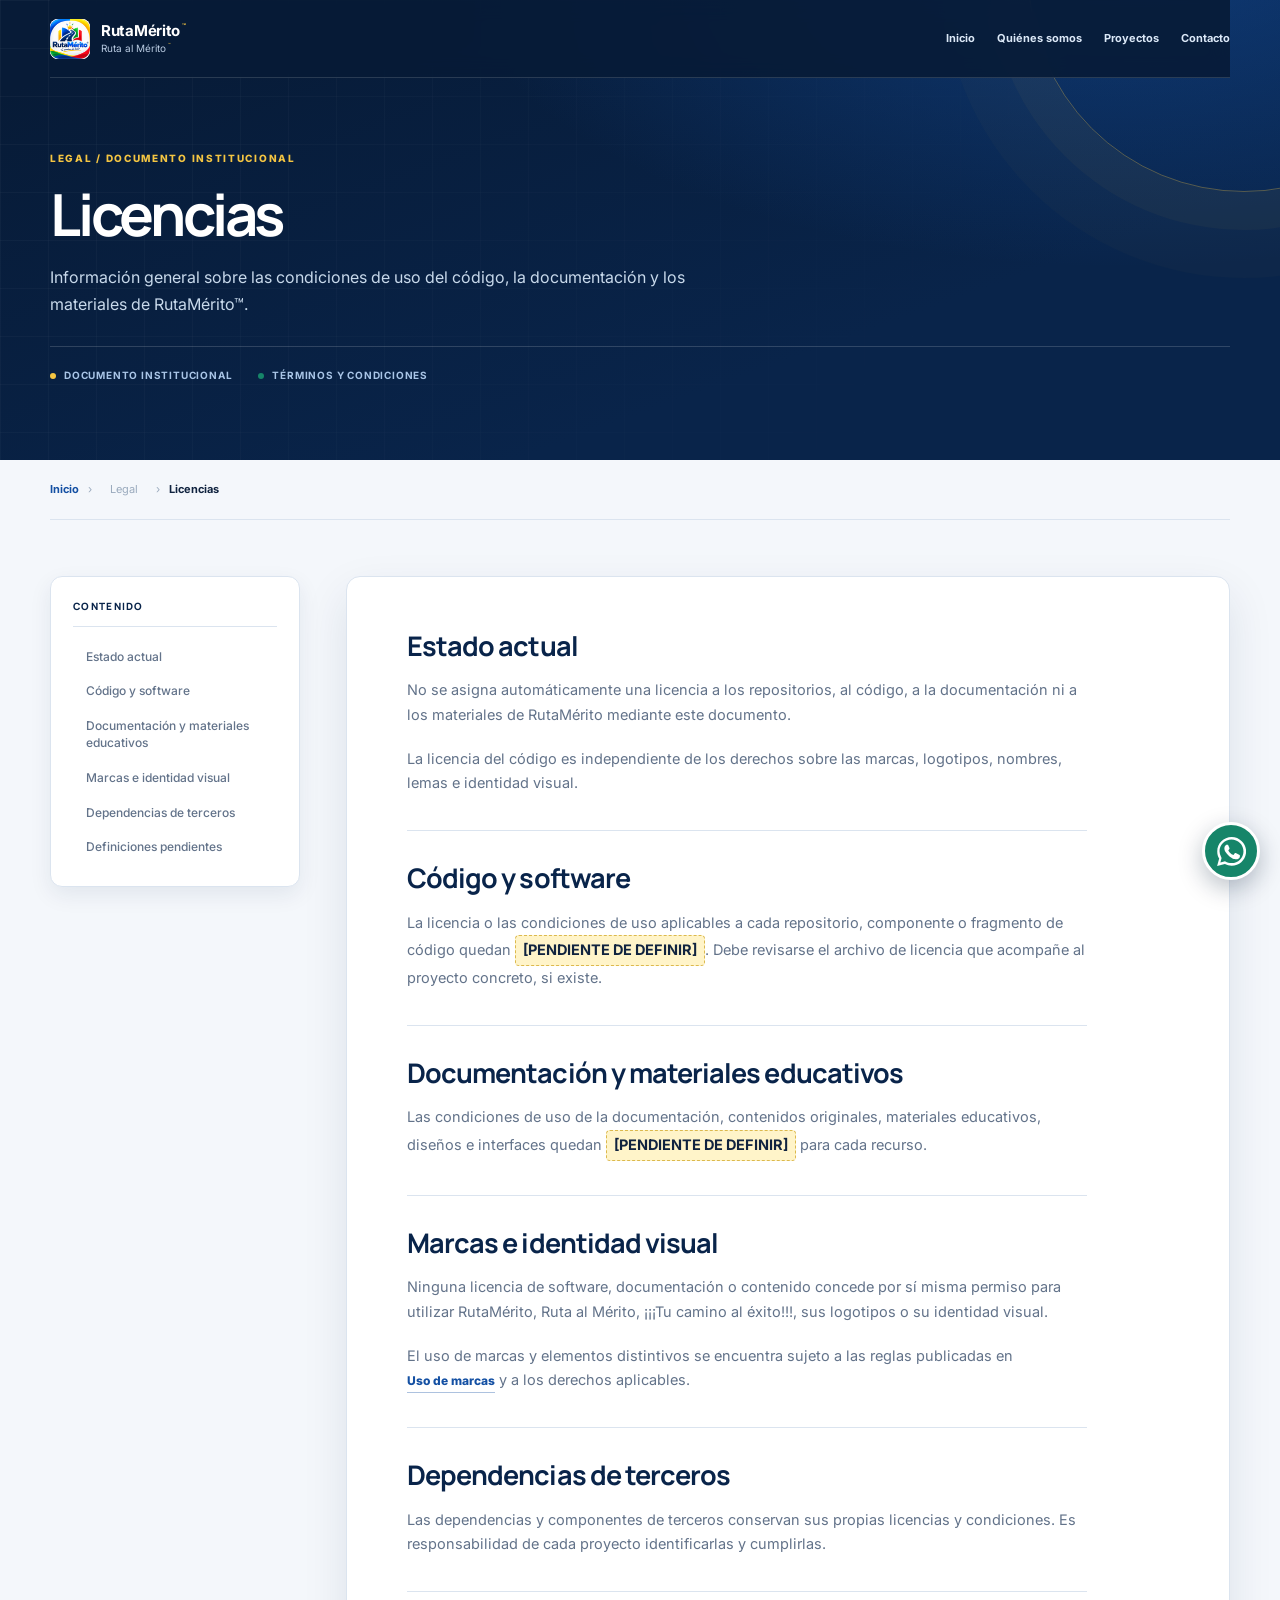
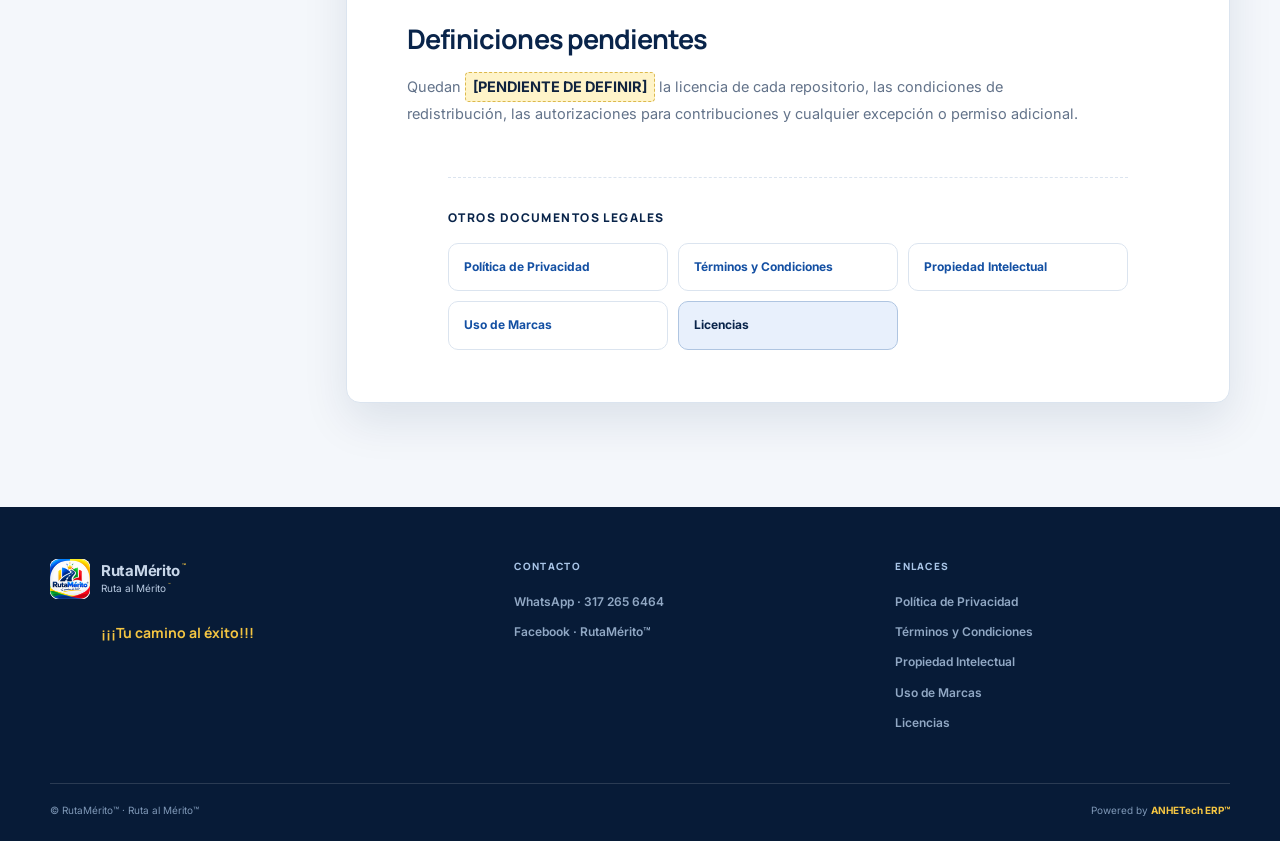
==== legal/licencias.html @ a587f158 "Improve legal pages design and navigation" ====
<!doctype html>
<html lang="es">
<head>
  <meta charset="utf-8">
  <meta name="viewport" content="width=device-width, initial-scale=1">
  <meta name="description" content="Licencias de RutaMérito™.">
  <meta property="og:title" content="Licencias | RutaMérito™">
  <meta property="og:description" content="Información general sobre las licencias y condiciones de uso de RutaMérito™.">
  <meta property="og:url" content="https://rutamerito.github.io/legal/licencias.html">
  <link rel="canonical" href="https://rutamerito.github.io/legal/licencias.html">
  <title>Licencias | RutaMérito™</title>
  <link rel="icon" href="../favicon.svg" type="image/svg+xml">
  <link rel="preconnect" href="https://fonts.googleapis.com">
  <link rel="preconnect" href="https://fonts.gstatic.com" crossorigin>
  <link href="https://fonts.googleapis.com/css2?family=Inter:wght@400;500;600;700;800&family=Manrope:wght@400;500;600;700;800&display=swap" rel="stylesheet">
  <link rel="stylesheet" href="legal.css?v=2">
</head>
<body>
  <header class="legal-header">
    <nav class="legal-nav shell" aria-label="Navegación principal">
      <a class="brand" href="../index.html#inicio" aria-label="RutaMérito™, volver al inicio">
        <img class="brand-logo" src="../assets/images/Logo_Ppal.png" width="1254" height="1254" alt="Logo oficial de RutaMérito™">
        <span class="brand-copy"><strong>RutaMérito<sup>™</sup></strong><small>Ruta al Mérito<sup>™</sup></small></span>
      </a>
      <div class="legal-nav-links">
        <a href="../index.html#inicio">Inicio</a>
        <a href="../index.html#quienes-somos">Quiénes somos</a>
        <a href="../index.html#proyectos">Proyectos</a>
        <a href="../index.html#contacto">Contacto</a>
      </div>
    </nav>
    <div class="shell legal-hero">
      <p class="eyebrow">LEGAL / DOCUMENTO INSTITUCIONAL</p>
      <h1>Licencias</h1>
      <p class="hero-lead">Información general sobre las condiciones de uso del código, la documentación y los materiales de RutaMérito™.</p>
      <div class="hero-meta">
        <span><i class="dot dot-yellow"></i>Documento institucional</span>
        <span><i class="dot dot-green"></i><a href="terminos.html">Términos y Condiciones</a></span>
      </div>
    </div>
  </header>

  <nav class="shell breadcrumbs" aria-label="Ruta de navegación">
    <a href="../index.html">Inicio</a><span>›</span><span>Legal</span><span>›</span><strong>Licencias</strong>
  </nav>

  <main class="shell legal-layout">
    <aside class="legal-index">
      <strong>Contenido</strong>
      <a href="#estado">Estado actual</a>
      <a href="#codigo">Código y software</a>
      <a href="#documentacion">Documentación y materiales educativos</a>
      <a href="#marcas">Marcas e identidad visual</a>
      <a href="#dependencias">Dependencias de terceros</a>
      <a href="#definiciones">Definiciones pendientes</a>
    </aside>

    <article class="legal-document">
      <h2 id="estado">Estado actual</h2>
      <p>No se asigna automáticamente una licencia a los repositorios, al código, a la documentación ni a los materiales de RutaMérito mediante este documento.</p>
      <p>La licencia del código es independiente de los derechos sobre las marcas, logotipos, nombres, lemas e identidad visual.</p>

      <h2 id="codigo">Código y software</h2>
      <p>La licencia o las condiciones de uso aplicables a cada repositorio, componente o fragmento de código quedan <strong class="pending">[PENDIENTE DE DEFINIR]</strong>. Debe revisarse el archivo de licencia que acompañe al proyecto concreto, si existe.</p>

      <h2 id="documentacion">Documentación y materiales educativos</h2>
      <p>Las condiciones de uso de la documentación, contenidos originales, materiales educativos, diseños e interfaces quedan <strong class="pending">[PENDIENTE DE DEFINIR]</strong> para cada recurso.</p>

      <h2 id="marcas">Marcas e identidad visual</h2>
      <p>Ninguna licencia de software, documentación o contenido concede por sí misma permiso para utilizar RutaMérito, Ruta al Mérito, ¡¡¡Tu camino al éxito!!!, sus logotipos o su identidad visual.</p>
      <p>El uso de marcas y elementos distintivos se encuentra sujeto a las reglas publicadas en <a class="text-link" href="uso-de-marcas.html">Uso de marcas</a> y a los derechos aplicables.</p>

      <h2 id="dependencias">Dependencias de terceros</h2>
      <p>Las dependencias y componentes de terceros conservan sus propias licencias y condiciones. Es responsabilidad de cada proyecto identificarlas y cumplirlas.</p>

      <h2 id="definiciones">Definiciones pendientes</h2>
      <p>Quedan <strong class="pending">[PENDIENTE DE DEFINIR]</strong> la licencia de cada repositorio, las condiciones de redistribución, las autorizaciones para contribuciones y cualquier excepción o permiso adicional.</p>

      <nav class="legal-related" aria-label="Otros documentos legales">
        <h2>Otros documentos legales</h2>
        <div class="legal-related-links">
          <a href="privacidad.html">Política de Privacidad</a>
          <a href="terminos.html">Términos y Condiciones</a>
          <a href="propiedad-intelectual.html">Propiedad Intelectual</a>
          <a href="uso-de-marcas.html">Uso de Marcas</a>
          <a href="licencias.html" aria-current="page">Licencias</a>
        </div>
      </nav>
    </article>
  </main>

  <a class="whatsapp-float" href="https://wa.me/573172656464" target="_blank" rel="noopener noreferrer" aria-label="Escríbenos por WhatsApp"><span class="whatsapp-tooltip">Escríbenos por WhatsApp</span><svg viewBox="0 0 24 24" aria-hidden="true"><path d="M20.5 3.5A11.8 11.8 0 0 0 12.1 0C5.5 0 .2 5.3.2 11.9c0 2.1.5 4.1 1.6 5.9L.1 24l6.4-1.7a11.9 11.9 0 0 0 5.6 1.4h.1c6.6 0 11.9-5.3 11.9-11.9 0-3.2-1.3-6.1-3.6-8.3ZM12.1 21.6h-.1c-1.8 0-3.5-.5-5-1.4l-.4-.2-3.8 1 1-3.7-.2-.4a9.7 9.7 0 0 1-1.5-5.1c0-5.4 4.4-9.8 9.9-9.8 2.6 0 5.1 1 7 2.9s2.9 4.4 2.9 7c0 5.3-4.4 9.7-9.8 9.7Zm5.4-7.3c-.3-.2-1.8-.9-2.1-1-.3-.1-.5-.2-.7.2l-.9 1.1c-.2.2-.3.3-.6.1-1.6-.8-2.6-1.5-3.7-3.4-.3-.5.3-.5.8-1.6.1-.2.1-.4 0-.6l-.9-2.1c-.2-.6-.5-.5-.7-.5h-.6c-.2 0-.6.1-.9.4-.3.3-1.1 1.1-1.1 2.7s1.1 3.1 1.3 3.3c.2.2 2.2 3.4 5.4 4.8.8.3 1.4.5 1.9.6.8.3 1.5.2 2.1.1.7-.1 1.8-.8 2-1.6.2-.8.2-1.5.1-1.7-.1-.2-.3-.3-.6-.5Z"/></svg></a>

  <footer class="legal-footer">
    <div class="shell legal-footer-grid">
      <div class="legal-footer-brand">
        <a class="brand" href="../index.html#inicio" aria-label="RutaMérito™, volver al inicio">
          <img class="brand-logo" src="../assets/images/Logo_Ppal.png" width="1254" height="1254" alt="Logo oficial de RutaMérito™">
          <span class="brand-copy"><strong>RutaMérito<sup>™</sup></strong><small>Ruta al Mérito<sup>™</sup></small></span>
        </a>
        <p>¡¡¡Tu camino al éxito!!!</p>
      </div>
      <div class="legal-footer-column">
        <strong>Contacto</strong>
        <a href="https://wa.me/573172656464" target="_blank" rel="noopener noreferrer">WhatsApp · 317 265 6464</a>
        <a href="https://www.facebook.com/RutaMerito.Colombia/" target="_blank" rel="noopener noreferrer">Facebook · RutaMérito™</a>
      </div>
      <div class="legal-footer-column">
        <strong>Enlaces</strong>
        <a href="privacidad.html">Política de Privacidad</a>
        <a href="terminos.html">Términos y Condiciones</a>
        <a href="propiedad-intelectual.html">Propiedad Intelectual</a>
        <a href="uso-de-marcas.html">Uso de Marcas</a>
        <a href="licencias.html">Licencias</a>
      </div>
    </div>
    <div class="shell legal-footer-bottom">
      <span>© RutaMérito™ · Ruta al Mérito™</span>
      <span>Powered by <strong>ANHETech ERP™</strong></span>
    </div>
  </footer>
</body>
</html>
---- legal/legal.css ----
:root {
  --blue-950: #071b37;
  --blue-900: #09244a;
  --blue-700: #1450a3;
  --blue-100: #e8f0fc;
  --yellow: #f4c542;
  --yellow-soft: #fff4c9;
  --green: #168569;
  --green-soft: #daf3e9;
  --red: #df5b53;
  --white: #fff;
  --mist: #f4f7fb;
  --ink: #10233f;
  --muted: #63738a;
  --line: #dbe4ef;
  --shadow: 0 18px 45px rgba(9, 36, 74, .1);
  --shadow-sm: 0 8px 22px rgba(9, 36, 74, .08);
  --display: 'Manrope', 'Inter', sans-serif;
  --body: 'Inter', 'Segoe UI', sans-serif;
}

* {
  box-sizing: border-box;
}

html {
  scroll-behavior: smooth;
}

body {
  margin: 0;
  color: var(--ink);
  background: var(--mist);
  font-family: var(--body);
  line-height: 1.7;
  -webkit-font-smoothing: antialiased;
  text-rendering: optimizeLegibility;
}

a {
  color: inherit;
  text-decoration: none;
}

button,
a {
  -webkit-tap-highlight-color: transparent;
}

img {
  max-width: 100%;
}

:focus-visible {
  outline: 3px solid rgba(244, 197, 66, .65);
  outline-offset: 3px;
}

.shell {
  width: min(1180px, calc(100% - 56px));
  margin: 0 auto;
}

/* ============ Header ============ */
.legal-header {
  position: relative;
  color: var(--white);
  background:
    radial-gradient(1100px 520px at 88% -12%, rgba(20, 80, 163, .55), transparent 62%),
    linear-gradient(160deg, var(--blue-950) 10%, var(--blue-900) 70%);
}

.legal-header:before {
  content: '';
  position: absolute;
  inset: 0;
  opacity: .22;
  background-image:
    linear-gradient(rgba(255, 255, 255, .16) 1px, transparent 1px),
    linear-gradient(90deg, rgba(255, 255, 255, .16) 1px, transparent 1px);
  background-size: 48px 48px;
  mask-image: linear-gradient(120deg, #000, transparent 78%);
  pointer-events: none;
}

.legal-header:after {
  content: '';
  position: absolute;
  width: 430px;
  height: 430px;
  right: -180px;
  top: -240px;
  border: 1px solid rgba(244, 197, 66, .32);
  border-radius: 50%;
  box-shadow:
    0 0 0 38px rgba(244, 197, 66, .035),
    0 0 0 86px rgba(244, 197, 66, .02);
  pointer-events: none;
}

.legal-nav {
  min-height: 78px;
  display: flex;
  align-items: center;
  justify-content: space-between;
  position: sticky;
  top: 0;
  z-index: 60;
  border-bottom: 1px solid rgba(255, 255, 255, .14);
  background: rgba(7, 27, 55, .9);
  backdrop-filter: blur(10px);
  -webkit-backdrop-filter: blur(10px);
}

.brand {
  display: inline-flex;
  align-items: center;
  gap: 11px;
}

.brand-logo {
  width: 40px;
  height: 40px;
  display: block;
  object-fit: contain;
  border-radius: 8px;
  background: var(--white);
}

.brand-copy strong,
.brand-copy small {
  display: block;
  line-height: 1.1;
}

.brand-copy strong {
  font-size: 15px;
  letter-spacing: -.02em;
}

.brand-copy small {
  margin-top: 4px;
  color: #b9cbe2;
  font-size: 10px;
}

.brand sup {
  color: var(--yellow);
  font-size: .42em;
  vertical-align: top;
  margin-left: 2px;
}

.legal-nav-links {
  display: flex;
  align-items: center;
  gap: 22px;
  color: #dbe8f7;
  font-size: 11px;
  font-weight: 700;
}

.legal-nav-links a {
  position: relative;
  transition: color .2s ease;
}

.legal-nav-links a:hover,
.legal-nav-links a:focus-visible {
  color: var(--yellow);
}

/* ============ Hero legal ============ */
.legal-hero {
  position: relative;
  z-index: 1;
  padding: 72px 0 76px;
}

.eyebrow {
  margin: 0 0 16px;
  color: var(--yellow);
  font-size: 10px;
  font-weight: 800;
  letter-spacing: .17em;
  text-transform: uppercase;
}

.legal-hero h1 {
  max-width: 820px;
  margin: 0 0 18px;
  color: var(--white);
  font: 700 clamp(38px, 5vw, 58px)/1.08 var(--display);
  letter-spacing: -.055em;
}

.legal-hero .hero-lead {
  max-width: 700px;
  margin: 0;
  color: #c8d9eb;
  font-size: 16px;
}

.legal-hero .hero-meta {
  display: flex;
  flex-wrap: wrap;
  gap: 10px 26px;
  margin-top: 28px;
  padding-top: 20px;
  border-top: 1px solid rgba(255, 255, 255, .16);
  color: #a9c5e7;
  font-size: 10px;
  font-weight: 700;
  letter-spacing: .08em;
  text-transform: uppercase;
}

.legal-hero .hero-meta span {
  display: inline-flex;
  align-items: center;
  gap: 8px;
}

.legal-hero .hero-meta a:hover,
.legal-hero .hero-meta a:focus-visible {
  color: var(--yellow);
}

.dot {
  width: 6px;
  height: 6px;
  display: inline-block;
  border-radius: 50%;
}

.dot-yellow {
  background: var(--yellow);
}

.dot-green {
  background: var(--green);
}

/* ============ Breadcrumbs ============ */
.breadcrumbs {
  padding: 20px 0;
  border-bottom: 1px solid var(--line);
  color: var(--muted);
  font-size: 11px;
}

.breadcrumbs a {
  color: var(--blue-700);
  font-weight: 700;
  transition: color .2s ease;
}

.breadcrumbs a:hover,
.breadcrumbs a:focus-visible {
  color: var(--red);
}

.breadcrumbs span {
  margin: 0 9px;
  color: #9aaabd;
}

.breadcrumbs strong {
  color: var(--ink);
}

/* ============ Layout ============ */
.legal-layout {
  display: grid;
  grid-template-columns: 250px minmax(0, 1fr);
  gap: 46px;
  align-items: start;
  padding: 56px 0 104px;
}

/* ============ Índice (escritorio) ============ */
.legal-index {
  position: sticky;
  top: 104px;
  padding: 22px;
  background: var(--white);
  border: 1px solid var(--line);
  border-radius: 12px;
  box-shadow: var(--shadow-sm);
}

.legal-index > strong {
  display: block;
  margin: 0 0 14px;
  padding-bottom: 13px;
  border-bottom: 1px solid var(--line);
  color: var(--blue-900);
  font: 800 10px var(--display);
  text-transform: uppercase;
  letter-spacing: .13em;
}

.legal-index a {
  display: block;
  position: relative;
  padding: 8px 11px;
  border-left: 2px solid transparent;
  border-radius: 6px;
  color: var(--muted);
  font-size: 12px;
  font-weight: 500;
  line-height: 1.4;
  transition: color .18s ease, background .18s ease, border-color .18s ease;
}

.legal-index a + a {
  margin-top: 2px;
}

.legal-index a:hover,
.legal-index a:focus-visible {
  color: var(--blue-700);
  background: var(--blue-100);
  border-left-color: var(--yellow);
}

/* ============ Documento ============ */
.legal-document {
  min-width: 0;
  padding: 52px 60px;
  background: var(--white);
  border: 1px solid var(--line);
  border-radius: 14px;
  box-shadow: var(--shadow);
}

.legal-document > * {
  max-width: 680px;
  margin-right: auto;
  margin-left: auto;
}

.legal-document h2 {
  margin: 0 0 16px;
  padding-top: 30px;
  border-top: 1px solid var(--line);
  color: var(--blue-900);
  font: 700 clamp(22px, 2.6vw, 27px)/1.25 var(--display);
  letter-spacing: -.035em;
  scroll-margin-top: 104px;
}

.legal-document h2:first-child {
  margin-top: 0;
  padding-top: 0;
  border-top: 0;
}

.legal-document h2:not(:first-child) {
  margin-top: 34px;
}

.legal-document p,
.legal-document ul {
  margin: 0 0 19px;
  color: var(--muted);
  font-size: 14.5px;
}

.legal-document p:last-child,
.legal-document ul:last-child {
  margin-bottom: 0;
}

.legal-document strong {
  color: var(--ink);
  font-weight: 700;
}

.legal-document ul {
  padding-left: 22px;
}

.legal-document li {
  padding: 3px 0;
}

.legal-document li::marker {
  color: var(--yellow);
}

/* ============ Elementos visuales útiles ============ */
.legal-update {
  display: inline-flex;
  align-items: center;
  gap: 8px;
  margin: 0 0 36px;
  padding: 8px 14px;
  border: 1px solid var(--line);
  border-radius: 999px;
  background: var(--mist);
  color: var(--muted);
  font-size: 11px;
}

.legal-update strong {
  color: var(--blue-900);
}

.pending {
  display: inline-block;
  padding: 2px 7px;
  border-radius: 4px;
  border: 1px dashed #dcb94d;
  background: var(--yellow-soft);
  color: #8a6200;
  font-weight: 700;
  white-space: nowrap;
}

.legal-note {
  margin: 28px 0;
  padding: 20px 22px;
  border-radius: 10px;
  border-left: 4px solid var(--yellow);
  background: linear-gradient(180deg, #fffdf5, #fff9e2);
  box-shadow: var(--shadow-sm);
}

.legal-note p {
  margin: 0;
  color: #5e5336;
  font-size: 13.5px;
}

.legal-note p + p {
  margin-top: 12px;
}

.text-link {
  display: inline-flex;
  align-items: center;
  gap: 8px;
  color: var(--blue-700);
  font-size: 12px;
  font-weight: 800;
  border-bottom: 1px solid rgba(20, 80, 163, .35);
  transition: color .2s ease, border-color .2s ease;
}

.text-link:hover,
.text-link:focus-visible {
  color: var(--red);
  border-color: rgba(223, 91, 83, .4);
}

/* ============ Documentos relacionados ============ */
.legal-related {
  margin-top: 50px;
  padding-top: 32px;
  border-top: 1px dashed var(--line);
}

.legal-related h2 {
  margin: 0 0 16px !important;
  padding: 0 !important;
  border: 0 !important;
  font: 800 12px/1.4 var(--display) !important;
  text-transform: uppercase;
  letter-spacing: .12em !important;
}

.legal-related-links {
  display: grid;
  grid-template-columns: repeat(auto-fit, minmax(190px, 1fr));
  gap: 10px;
}

.legal-related-links a {
  position: relative;
  display: flex;
  align-items: center;
  justify-content: space-between;
  gap: 10px;
  padding: 13px 15px;
  border: 1px solid var(--line);
  border-radius: 10px;
  color: var(--blue-700);
  background: var(--white);
  font-size: 12px;
  font-weight: 700;
  transition: transform .2s ease, border-color .2s ease, box-shadow .2s ease, background .2s ease;
}

.legal-related-links a:hover,
.legal-related-links a:focus-visible {
  transform: translateY(-2px);
  border-color: #afc5e1;
  background: var(--blue-100);
  box-shadow: var(--shadow-sm);
}

.legal-related-links a[aria-current="page"] {
  color: var(--blue-900);
  background: var(--blue-100);
  border-color: #afc5e1;
  cursor: default;
}

.legal-related-links a[aria-current="page"]:hover,
.legal-related-links a[aria-current="page"]:focus-visible {
  transform: none;
}

.legal-related-links a span {
  font-size: 14px;
  color: var(--yellow);
  flex-shrink: 0;
}

.legal-related-links a[aria-current="page"] span {
  color: var(--green);
}

/* ============ Footer ============ */
.legal-footer {
  color: #c8d7e9;
  background: var(--blue-950);
}

.legal-footer-grid {
  display: grid;
  grid-template-columns: 1.25fr 1fr 1fr;
  gap: 46px;
  padding: 52px 0 44px;
}

.legal-footer-brand p {
  max-width: 300px;
  margin: 16px 0 0 51px;
  color: var(--yellow);
  font: 700 14px var(--display);
}

.legal-footer-column strong {
  display: block;
  margin-bottom: 14px;
  color: #a9c5e7;
  font: 800 10px var(--display);
  text-transform: uppercase;
  letter-spacing: .13em;
}

.legal-footer-column a {
  display: block;
  padding: 5px 0;
  color: #91a8c4;
  font-size: 12px;
  font-weight: 600;
  transition: color .2s ease, transform .2s ease;
}

.legal-footer-column a:hover,
.legal-footer-column a:focus-visible {
  color: var(--yellow);
  transform: translateX(3px);
}

.legal-footer-bottom {
  display: flex;
  justify-content: space-between;
  gap: 16px;
  flex-wrap: wrap;
  padding: 18px 0 22px;
  border-top: 1px solid rgba(255, 255, 255, .14);
  color: #7f98b7;
  font-size: 10px;
}

.legal-footer-bottom strong {
  color: var(--yellow);
}

/* ============ Burbuja WhatsApp ============ */
.whatsapp-float {
  position: fixed;
  right: 20px;
  bottom: 20px;
  z-index: 80;
  display: grid;
  place-items: center;
  width: 58px;
  height: 58px;
  color: var(--white);
  background: var(--green);
  border: 3px solid var(--white);
  border-radius: 50%;
  box-shadow: 0 8px 24px rgba(7, 27, 55, .28);
  transition: transform .2s ease, background .2s ease, box-shadow .2s ease;
}

.whatsapp-float:hover,
.whatsapp-float:focus-visible {
  color: var(--white);
  background: #0e6f58;
  transform: translateY(-4px);
  box-shadow: 0 12px 28px rgba(7, 27, 55, .34);
}

.whatsapp-float svg {
  width: 29px;
  height: 29px;
  fill: currentColor;
}

.whatsapp-tooltip {
  position: absolute;
  right: 68px;
  white-space: nowrap;
  padding: 7px 11px;
  border-radius: 6px;
  color: var(--white);
  background: var(--blue-950);
  font-size: 10px;
  font-weight: 700;
  opacity: 0;
  pointer-events: none;
  transform: translateX(5px);
  transition: opacity .2s ease, transform .2s ease;
}

.whatsapp-float:hover .whatsapp-tooltip,
.whatsapp-float:focus-visible .whatsapp-tooltip {
  opacity: 1;
  transform: translateX(0);
}

/* ============ Responsive ============ */
@media (max-width: 900px) {
  .shell {
    width: min(100% - 36px, 720px);
  }

  .legal-layout {
    grid-template-columns: 1fr;
    gap: 26px;
    padding: 38px 0 72px;
  }

  .legal-index {
    position: static;
    top: auto;
    display: flex;
    flex-wrap: wrap;
    gap: 8px;
    align-items: center;
    padding: 16px;
    border-radius: 12px;
  }

  .legal-index > strong {
    flex: 0 0 auto;
    margin: 0 6px 0 0;
    padding: 0;
    border: 0;
  }

  .legal-index a {
    flex: 0 0 auto;
    padding: 7px 12px;
    border-left: 0;
    border-radius: 999px;
    background: var(--mist);
    border: 1px solid var(--line);
    font-size: 11px;
  }

  .legal-index a + a {
    margin-top: 0;
  }

  .legal-index a:hover,
  .legal-index a:focus-visible {
    border-color: #afc5e1;
  }

  .legal-document {
    padding: 44px 46px;
  }

  .legal-footer-grid {
    grid-template-columns: 1fr 1fr;
    gap: 40px;
  }
}

@media (max-width: 640px) {
  .shell {
    width: min(100% - 28px, 560px);
  }

  .legal-nav {
    min-height: 70px;
  }

  .legal-nav-links {
    gap: 14px;
    font-size: 10px;
  }

  .legal-nav-links a:nth-child(n + 3) {
    display: none;
  }

  .legal-hero {
    padding: 50px 0 54px;
  }

  .legal-document {
    padding: 34px 26px;
    border-radius: 12px;
  }

  .legal-document p,
  .legal-document ul {
    font-size: 13.5px;
  }

  .legal-document h2 {
    margin-top: 28px;
  }

  .legal-footer-grid {
    grid-template-columns: 1fr;
    gap: 34px;
    padding: 42px 0 38px;
  }

  .legal-footer-bottom {
    display: block;
  }

  .legal-footer-bottom span {
    display: block;
  }

  .legal-footer-bottom span + span {
    margin-top: 8px;
  }
}

@media (max-width: 430px) {
  .legal-nav-links a:nth-child(n + 2) {
    display: none;
  }

  .legal-hero h1 {
    font-size: 38px;
  }

  .legal-document {
    padding: 28px 20px;
  }

  .whatsapp-float {
    right: 16px;
    bottom: 16px;
    width: 56px;
    height: 56px;
  }

  .whatsapp-tooltip {
    display: none;
  }
}

@media (prefers-reduced-motion: reduce) {
  html {
    scroll-behavior: auto;
  }

  *,
  *:before,
  *:after {
    transition: none !important;
    animation: none !important;
  }
}
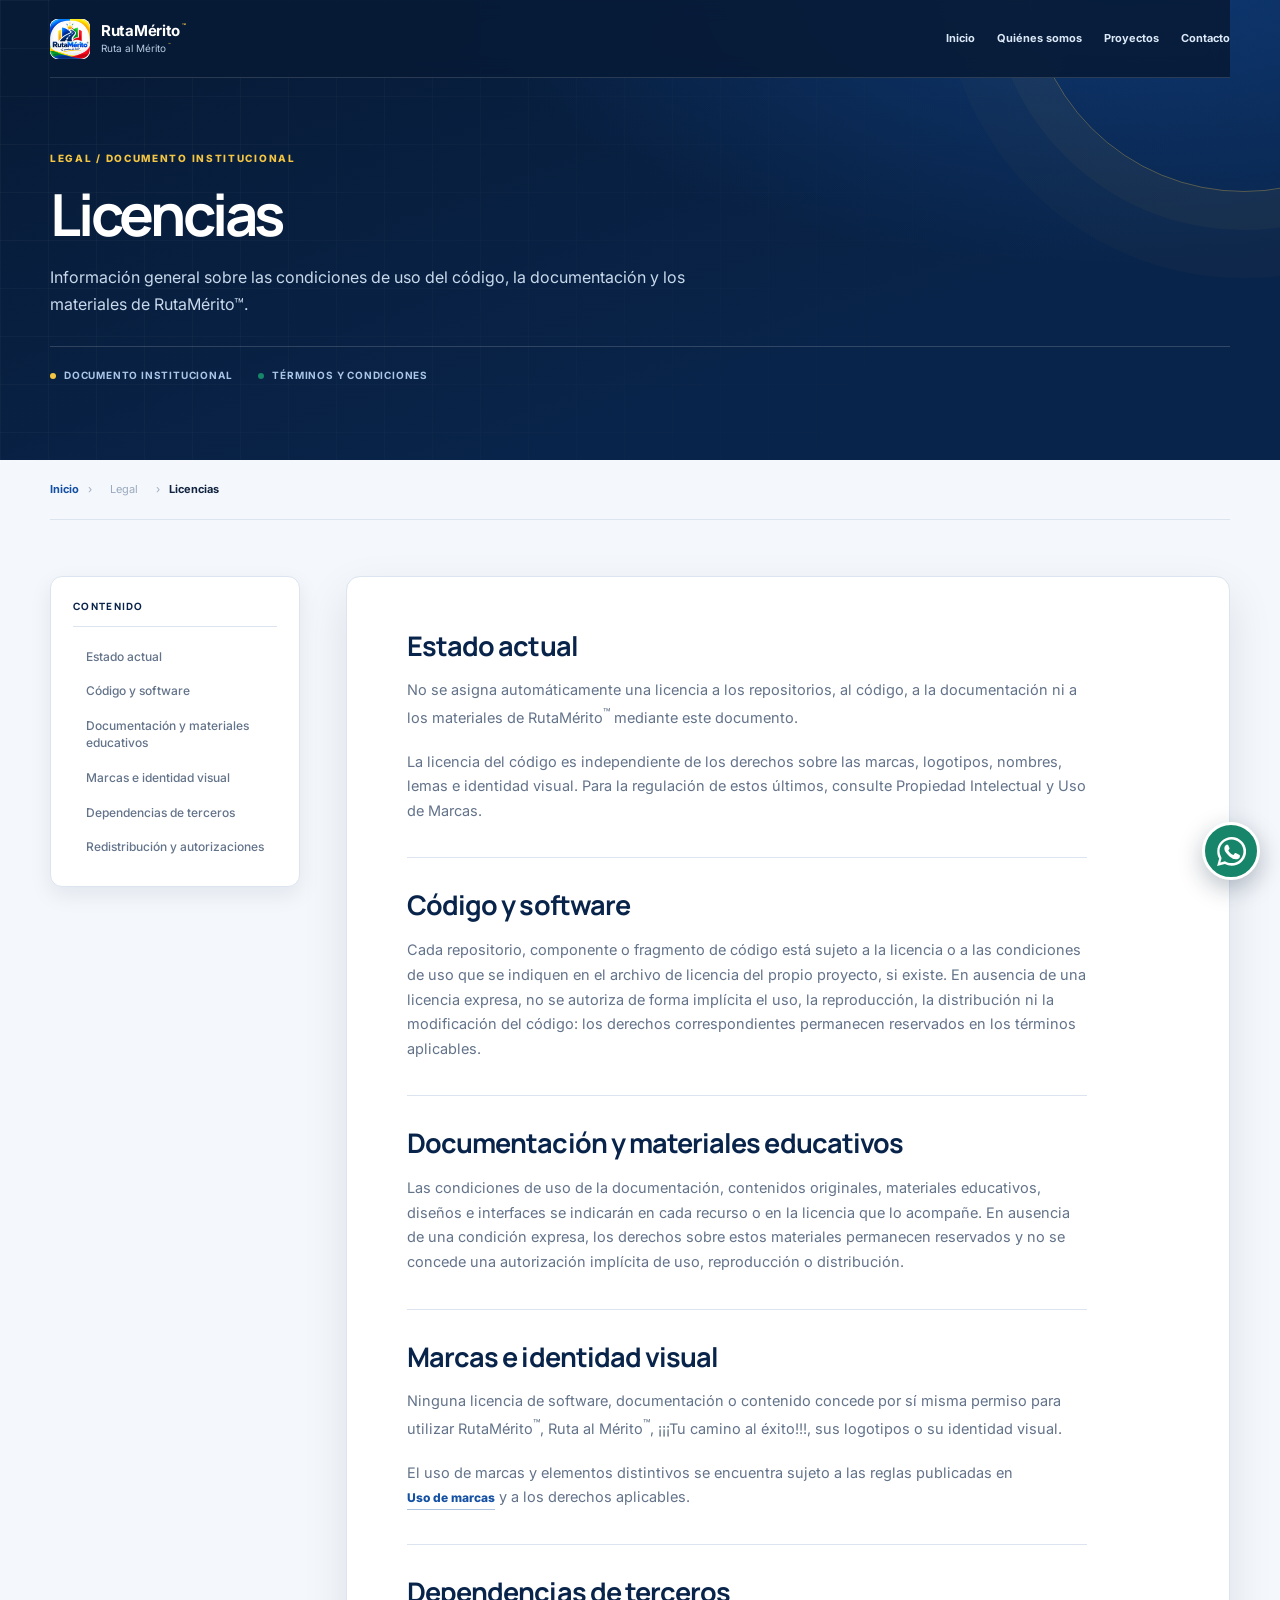
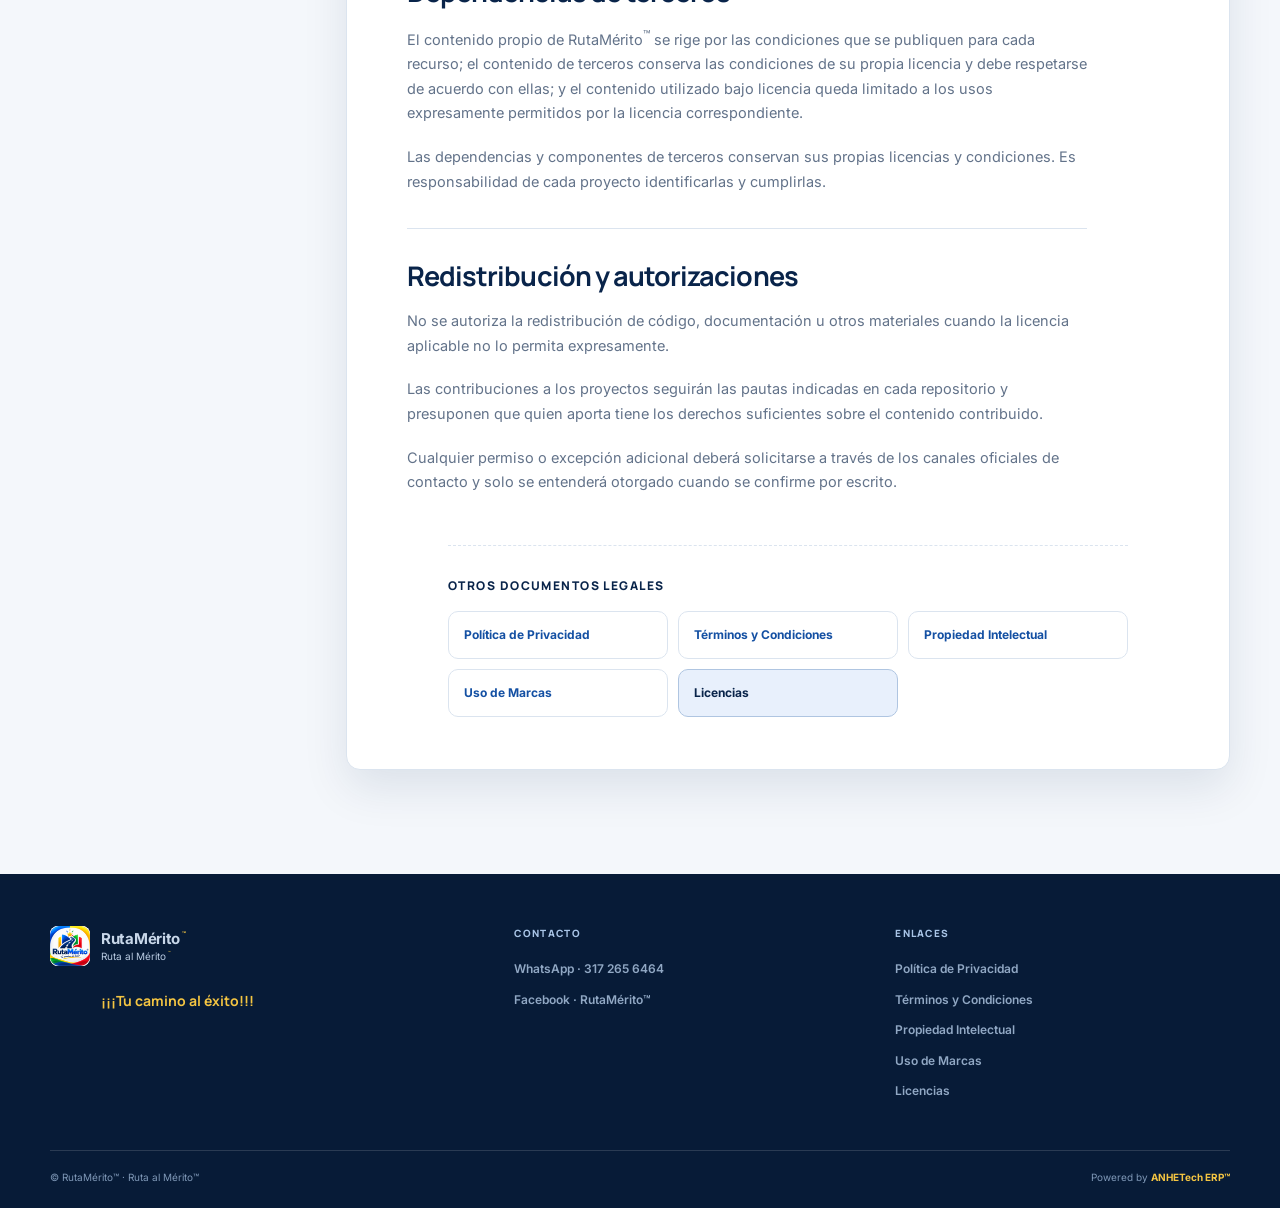
==== commit abf13f37: "Complete legal content and resolve pending sections" ====
--- a/legal/licencias.html
+++ b/legal/licencias.html
@@ -52,29 +52,32 @@
       <a href="#documentacion">Documentación y materiales educativos</a>
       <a href="#marcas">Marcas e identidad visual</a>
       <a href="#dependencias">Dependencias de terceros</a>
-      <a href="#definiciones">Definiciones pendientes</a>
+      <a href="#permisos">Redistribución y autorizaciones</a>
     </aside>
 
     <article class="legal-document">
       <h2 id="estado">Estado actual</h2>
-      <p>No se asigna automáticamente una licencia a los repositorios, al código, a la documentación ni a los materiales de RutaMérito mediante este documento.</p>
-      <p>La licencia del código es independiente de los derechos sobre las marcas, logotipos, nombres, lemas e identidad visual.</p>
+      <p>No se asigna automáticamente una licencia a los repositorios, al código, a la documentación ni a los materiales de RutaMérito<sup>™</sup> mediante este documento.</p>
+      <p>La licencia del código es independiente de los derechos sobre las marcas, logotipos, nombres, lemas e identidad visual. Para la regulación de estos últimos, consulte <a href="propiedad-intelectual.html">Propiedad Intelectual</a> y <a href="uso-de-marcas.html">Uso de Marcas</a>.</p>
 
       <h2 id="codigo">Código y software</h2>
-      <p>La licencia o las condiciones de uso aplicables a cada repositorio, componente o fragmento de código quedan <strong class="pending">[PENDIENTE DE DEFINIR]</strong>. Debe revisarse el archivo de licencia que acompañe al proyecto concreto, si existe.</p>
+      <p>Cada repositorio, componente o fragmento de código está sujeto a la licencia o a las condiciones de uso que se indiquen en el archivo de licencia del propio proyecto, si existe. En ausencia de una licencia expresa, no se autoriza de forma implícita el uso, la reproducción, la distribución ni la modificación del código: los derechos correspondientes permanecen reservados en los términos aplicables.</p>
 
       <h2 id="documentacion">Documentación y materiales educativos</h2>
-      <p>Las condiciones de uso de la documentación, contenidos originales, materiales educativos, diseños e interfaces quedan <strong class="pending">[PENDIENTE DE DEFINIR]</strong> para cada recurso.</p>
+      <p>Las condiciones de uso de la documentación, contenidos originales, materiales educativos, diseños e interfaces se indicarán en cada recurso o en la licencia que lo acompañe. En ausencia de una condición expresa, los derechos sobre estos materiales permanecen reservados y no se concede una autorización implícita de uso, reproducción o distribución.</p>
 
       <h2 id="marcas">Marcas e identidad visual</h2>
-      <p>Ninguna licencia de software, documentación o contenido concede por sí misma permiso para utilizar RutaMérito, Ruta al Mérito, ¡¡¡Tu camino al éxito!!!, sus logotipos o su identidad visual.</p>
+      <p>Ninguna licencia de software, documentación o contenido concede por sí misma permiso para utilizar RutaMérito<sup>™</sup>, Ruta al Mérito<sup>™</sup>, ¡¡¡Tu camino al éxito!!!, sus logotipos o su identidad visual.</p>
       <p>El uso de marcas y elementos distintivos se encuentra sujeto a las reglas publicadas en <a class="text-link" href="uso-de-marcas.html">Uso de marcas</a> y a los derechos aplicables.</p>
 
       <h2 id="dependencias">Dependencias de terceros</h2>
+      <p>El contenido propio de RutaMérito<sup>™</sup> se rige por las condiciones que se publiquen para cada recurso; el contenido de terceros conserva las condiciones de su propia licencia y debe respetarse de acuerdo con ellas; y el contenido utilizado bajo licencia queda limitado a los usos expresamente permitidos por la licencia correspondiente.</p>
       <p>Las dependencias y componentes de terceros conservan sus propias licencias y condiciones. Es responsabilidad de cada proyecto identificarlas y cumplirlas.</p>
 
-      <h2 id="definiciones">Definiciones pendientes</h2>
-      <p>Quedan <strong class="pending">[PENDIENTE DE DEFINIR]</strong> la licencia de cada repositorio, las condiciones de redistribución, las autorizaciones para contribuciones y cualquier excepción o permiso adicional.</p>
+      <h2 id="permisos">Redistribución y autorizaciones</h2>
+      <p>No se autoriza la redistribución de código, documentación u otros materiales cuando la licencia aplicable no lo permita expresamente.</p>
+      <p>Las contribuciones a los proyectos seguirán las pautas indicadas en cada repositorio y presuponen que quien aporta tiene los derechos suficientes sobre el contenido contribuido.</p>
+      <p>Cualquier permiso o excepción adicional deberá solicitarse a través de los canales oficiales de contacto y solo se entenderá otorgado cuando se confirme por escrito.</p>
 
       <nav class="legal-related" aria-label="Otros documentos legales">
         <h2>Otros documentos legales</h2>
